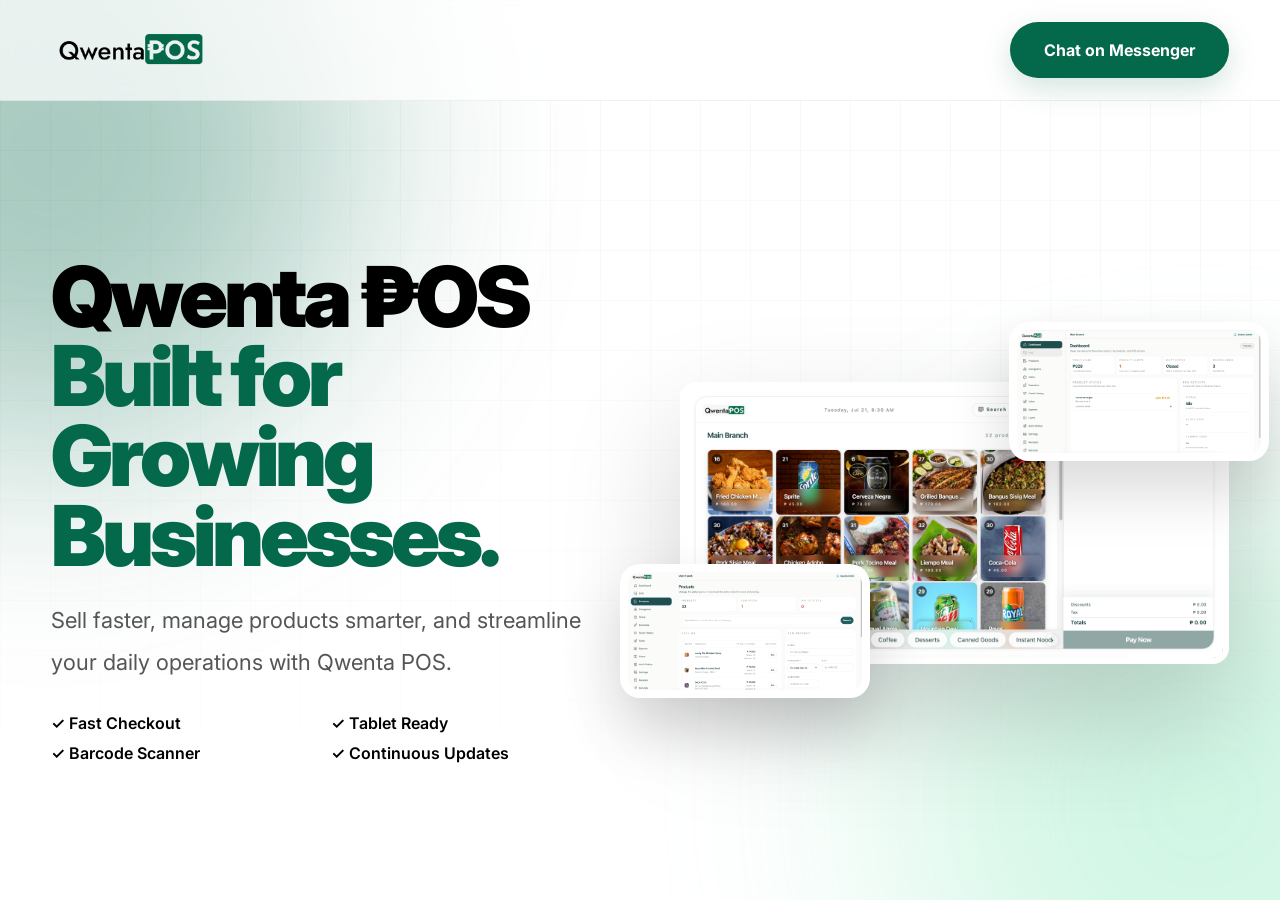
==== index.html @ 2f1098a5 "Updates" ====
<!DOCTYPE html>
<html lang="en">

<head>

    <meta charset="UTF-8">
    <meta name="viewport" content="width=device-width, initial-scale=1.0">
    <title>Qwenta POS | Modern POS Software</title>
    <meta name="description" content="Modern POS Software for Philippine Businesses.">
    <link rel="preconnect" href="https://fonts.googleapis.com">
    <link rel="preconnect" href="https://fonts.gstatic.com" crossorigin>
    <link href="https://fonts.googleapis.com/css2?family=Inter:wght@100..900&display=swap" rel="stylesheet">
    <link rel="stylesheet" href="style.css">
    <link rel="icon" href="./images/qwentalogo.png" type="image/x-icon">

</head>

<body>
    <div class="bg-grid"></div>
    <div class="gradient gradient-left"></div>
    <div class="gradient gradient-right"></div>
    <header class="navbar">
        <div class="container">
            <a href="#" class="logo">
                <img src="images/logo.png" alt="Qwenta POS">
            </a>

            <!-- <nav>
                <a href="#features">Features</a>
                <a href="#industries">Industries</a>
                <a href="#pricing">Pricing</a>
                <a href="#faq">FAQ</a>
            </nav> -->

            <!-- <a href="#contact" class="btn">
                Request Demo
            </a> -->
            <a href="https://m.me/rj.gonato.dhe" target="_blank" class="btn">
                Chat on Messenger
            </a>

        </div>

    </header>

    <section class="hero">
        <div class="hero-left">
            <!-- <span class="badge">
                CONTINUOUSLY UPDATING
            </span> -->

            <h1>
                Qwenta ₱OS

                <span>Built for Growing Businesses.</span>

            </h1>

            <p>
                Sell faster, manage products smarter,
                and streamline your daily operations
                with Qwenta POS.
            </p>

            <!-- <div class="hero-buttons">
                <a href="https://m.me/rj.gonato.dhe" class="btn">
                    Request Demo
                </a>

                <a href="#features" class="btn-outline">
                    Explore Features
                </a>

            </div> -->

            <div class="hero-list">
                <div>✓ Fast Checkout</div>
                <div>✓ Tablet Ready</div>
                <div>✓ Barcode Scanner</div>
                <div>✓ Continuous Updates</div>
            </div>

        </div>

        <div class="hero-right">
            <img class="hero-main" src="images/hero.png" alt="POS">
            <img class="dashboard" src="images/dashboard.png" alt="Dashboard">
            <img class="products" src="images/products.png" alt="Products">
        </div>

    </section>
    <script src="script.js"></script>

</body>

</html>
---- style.css ----
:root {

    --green: #04684A;
    --light: #F8F9FB;
    --border: #ECECEC;
    --text: #111827;
}

body {

    background: #ffffff;
    background-image:
        radial-gradient(circle at top left, #04684A08, transparent 30%),
        radial-gradient(circle at bottom right, #04684A06, transparent 35%);
}

.bg-grid {
    position: fixed;
    inset: 0;
    background-image:
        linear-gradient(rgba(0, 0, 0, .03) 1px, transparent 1px),
        linear-gradient(90deg, rgba(0, 0, 0, .03) 1px, transparent 1px);

    background-size: 50px 50px;
    mask-image: linear-gradient(to bottom, black, transparent);
    pointer-events: none;
    z-index: -3;
}

.gradient {
    position: fixed;
    width: 600px;
    height: 600px;
    border-radius: 50%;
    filter: blur(120px);
    opacity: .35;
    z-index: -2;
    animation: moveGradient 12s ease-in-out infinite alternate;

}

.gradient-left {
    background: #04684A;
    left: -250px;
    top: -150px;

}

.gradient-right {
    background: #7BE6B4;
    right: -220px;
    bottom: -200px;
}

@keyframes moveGradient {
    to {
        transform: translateY(80px);
    }
}

* {
    margin: 0;
    padding: 0;
    box-sizing: border-box;
}

html {
    scroll-behavior: smooth;
}

body {
    font-family: Inter, sans-serif;
    color: #000;
    background: #fff;
    overflow-x: hidden;

}

a {
    text-decoration: none;
    color: inherit;
}

.container {
    width: min(1200px, 92%);
    margin: auto;
}

.navbar {
    position: fixed;
    top: 0;
    width: 100%;
    z-index: 100;
    padding: 22px 0;
    backdrop-filter: blur(16px);
    background: rgba(255, 255, 255, .72);
    border-bottom: 1px solid rgba(0, 0, 0, .05);
    transition: .35s;
}

.navbar .container {
    display: flex;
    align-items: center;
    justify-content: space-between;
}

.logo img {
    height: 42px;
}

nav {
    display: flex;
    gap: 40px;
    font-weight: 500;
}

.btn {

    display: inline-flex;

    align-items: center;

    justify-content: center;

    padding: 18px 34px;

    background: #04684A;

    color: white;

    border-radius: 999px;
    font-weight: 700;
    transition: .35s;
    box-shadow:
        0 10px 30px rgba(4, 104, 74, .18);
}

.btn:hover {

    transform: translateY(-5px);

    box-shadow:

        0 25px 60px rgba(4, 104, 74, .30);

}

.btn-outline {
    padding: 16px 28px;
    border-radius: 999px;
    border: 1px solid #d9d9d9;
    font-weight: 600;
}

.hero {
    min-height: 100vh;
    display: grid;
    grid-template-columns: 1fr 1fr;
    align-items: center;
    gap: 80px;
    width: min(1200px, 92%);
    margin: auto;
    padding-top: 150px;
}

.badge {
    display: inline-block;
    padding: 10px 18px;
    border-radius: 999px;
    background: #04684a10;
    color: #04684A;
    font-weight: 700;
    font-size: .8rem;
    letter-spacing: .08em;
    margin-bottom: 28px;
}

.hero h1 {
    font-size: 84px;
    font-weight: 900;
    line-height: .95;
    letter-spacing: -4px;
    max-width: 720px;
}

.hero h1 span {
    display: block;
    color: #04684A;
}

.hero p {
    margin-top: 24px;
    font-size: 22px;
    line-height: 1.9;
    color: #555;
    max-width: 620px;
}

.hero-buttons {
    display: flex;
    gap: 20px;
    margin-top: 35px;
}

.hero-list {
    margin-top: 30px;
    margin-bottom: 30px;
    display: grid;
    grid-template-columns: repeat(2, 1fr);
    gap: 10px;
    font-weight: 600;
}

.hero-right {
    position: relative;
}

.hero-main {
    width: 100%;
    border-radius: 16px;
    border: 1px solid rgba(255, 255, 255, .8);
    background: white;
    padding: 5px;
    box-shadow:
        0 50px 120px rgba(0, 0, 0, .18);
    animation: float 6s ease-in-out infinite;

}

.dashboard {
    width: 260px;
    position: absolute;
    right: -40px;
    top: -60px;
    border-radius: 20px;
    background: white;
    padding: 8px;
    box-shadow:
        0 30px 60px rgba(0, 0, 0, .15);
    backdrop-filter: blur(20px);

}

.products {
    width: 250px;
    position: absolute;
    left: -60px;
    bottom: -30px;
    background: white;
    padding: 8px;
    border-radius: 20px;
    box-shadow:
        0 30px 60px rgba(0, 0, 0, .15);
}

@keyframes float {
    50% {
        transform: translateY(-16px);
    }
}

@keyframes float2 {
    50% {
        transform: translateY(12px);
    }
}

@keyframes float3 {
    50% {
        transform: translateY(-10px);
    }
}

@media(max-width:980px) {
    nav {
        display: none;
    }

    .hero {
        grid-template-columns: 1fr;
        text-align: center;
        padding-top: 120px;
    }

    .hero p {
        margin-inline: auto;
    }

    .hero-buttons {
        justify-content: center;
    }

    .hero-list {
        grid-template-columns: 1fr 1fr;
    }

    .dashboard,
    .products {
        display: none;
    }

    .hero h1 {
        font-size: 48px;
    }

}

.hero-rating {
    display: flex;
    gap: 60px;
    margin-top: 70px;
}

.hero-rating h2 {
    font-size: 42px;
    font-weight: 800;
}

.hero-rating span {
    color: #666;
}
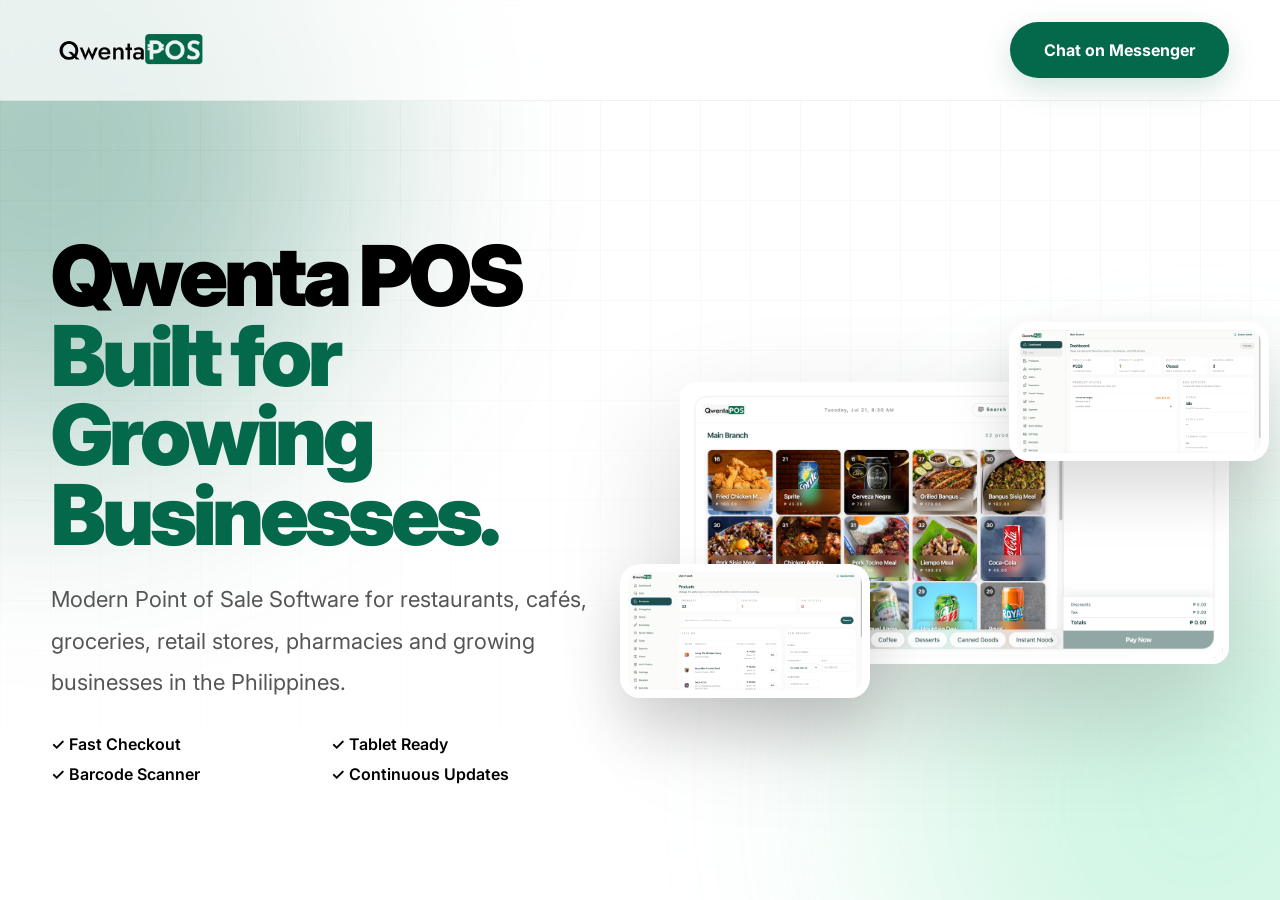
==== commit e0cee4bb: "Updates" ====
--- a/index.html
+++ b/index.html
@@ -5,13 +5,55 @@
 
     <meta charset="UTF-8">
     <meta name="viewport" content="width=device-width, initial-scale=1.0">
-    <title>Qwenta POS | Modern POS Software</title>
-    <meta name="description" content="Modern POS Software for Philippine Businesses.">
+    <title>Qwenta POS | Point of Sale (POS) Software for Philippine Businesses</title>
+    <meta name="description"
+        content="Qwenta POS is a modern Point of Sale (POS) software designed for restaurants, cafés, sari-sari stores, groceries, retail shops, pharmacies, resorts, and growing businesses in the Philippines. Fast checkout, barcode scanning, inventory management, and tablet-ready." />
+    <meta name="keywords" content="
+        POS Software Philippines,
+        Point of Sale,
+        Restaurant POS,
+        Cafe POS,
+        Retail POS,
+        Sari Sari Store POS,
+        Inventory System,
+        Barcode POS,
+        Tablet POS,
+        Business Software,
+        Qwenta POS">
     <link rel="preconnect" href="https://fonts.googleapis.com">
     <link rel="preconnect" href="https://fonts.gstatic.com" crossorigin>
     <link href="https://fonts.googleapis.com/css2?family=Inter:wght@100..900&display=swap" rel="stylesheet">
     <link rel="stylesheet" href="style.css">
     <link rel="icon" href="./images/qwentalogo.png" type="image/x-icon">
+
+    <meta property="og:type" content="website">
+    <meta property="og:title" content="Qwenta POS">
+    <meta property="og:description" content="Modern Point of Sale Software for Philippine Businesses.">
+
+    <meta property="og:image" content="https://yourdomain.com/images/hero.png">
+    <meta property="og:url" content="https://yourdomain.com">
+    <meta property="og:site_name" content="Qwenta POS">
+    <meta name="twitter:card" content="summary_large_image">
+    <meta name="twitter:title" content="Qwenta POS">
+    <meta name="twitter:description" content="Modern POS Software for Philippine Businesses.">
+    <meta name="twitter:image" content="https://yourdomain.com/images/hero.png">
+
+    <script type="application/ld+json">
+    {
+        "@context":"https://schema.org",
+        "@type":"SoftwareApplication",
+        "name":"Qwenta POS",
+        "applicationCategory":"BusinessApplication",
+        "operatingSystem":"Web",
+        "description":"Modern Point of Sale software for Philippine businesses.",
+        "offers":{
+            "@type":"Offer",
+            "price":"0",
+            "priceCurrency":"PHP"
+        }
+    }
+    </script>
+    <meta name="theme-color" content="#04684A">
 
 </head>
 
@@ -50,16 +92,17 @@
             </span> -->
 
             <h1>
-                Qwenta ₱OS
+                Qwenta POS
 
                 <span>Built for Growing Businesses.</span>
 
             </h1>
 
             <p>
-                Sell faster, manage products smarter,
-                and streamline your daily operations
-                with Qwenta POS.
+                Modern Point of Sale Software for restaurants,
+                cafés, groceries, retail stores,
+                pharmacies and growing businesses
+                in the Philippines.
             </p>
 
             <!-- <div class="hero-buttons">
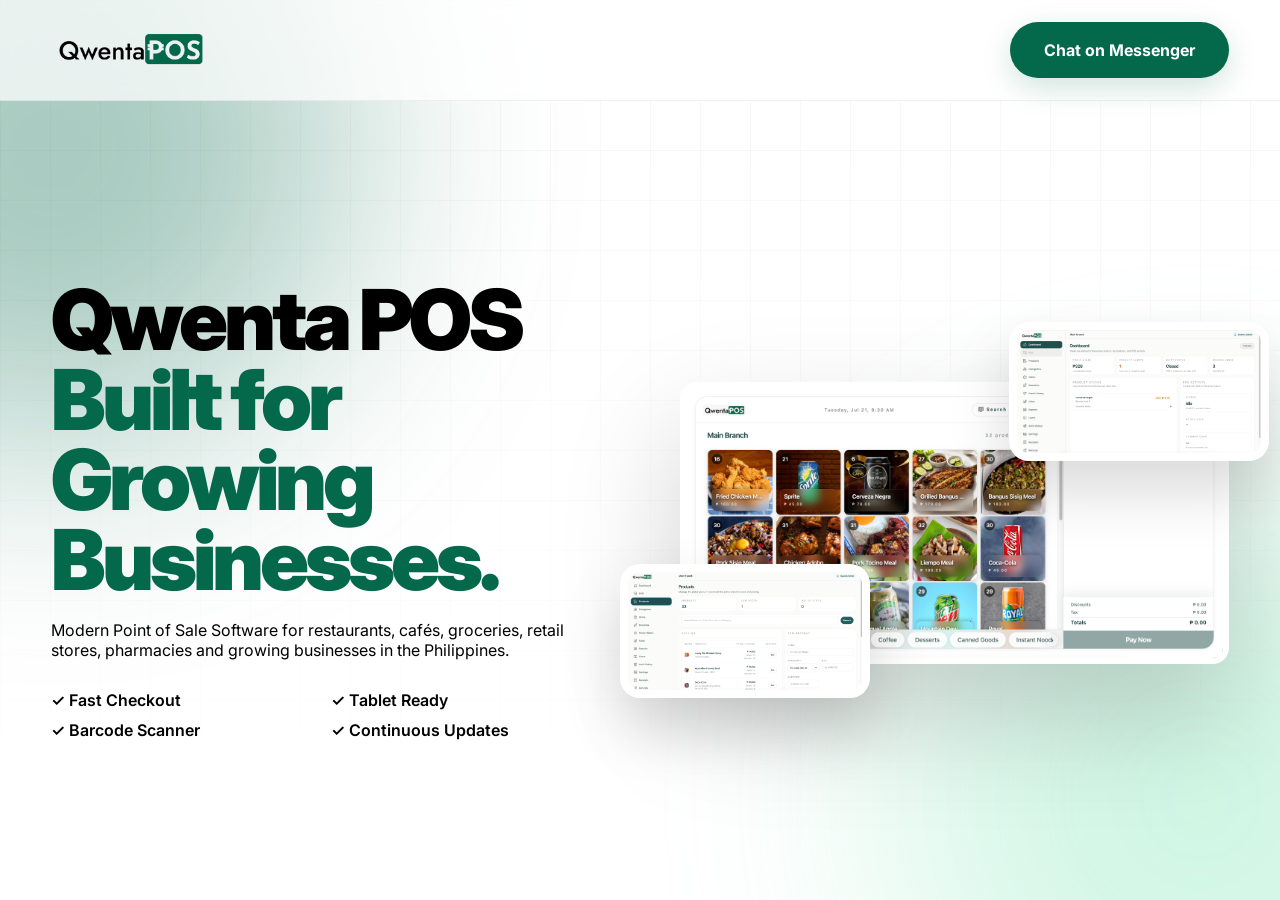
==== commit bf1c3cf0: "Updates" ====
--- a/index.html
+++ b/index.html
@@ -97,13 +97,13 @@
                 <span>Built for Growing Businesses.</span>
 
             </h1>
-
-            <p>
+            <br>
+            <span>
                 Modern Point of Sale Software for restaurants,
                 cafés, groceries, retail stores,
                 pharmacies and growing businesses
                 in the Philippines.
-            </p>
+            </span>
 
             <!-- <div class="hero-buttons">
                 <a href="https://m.me/rj.gonato.dhe" class="btn">
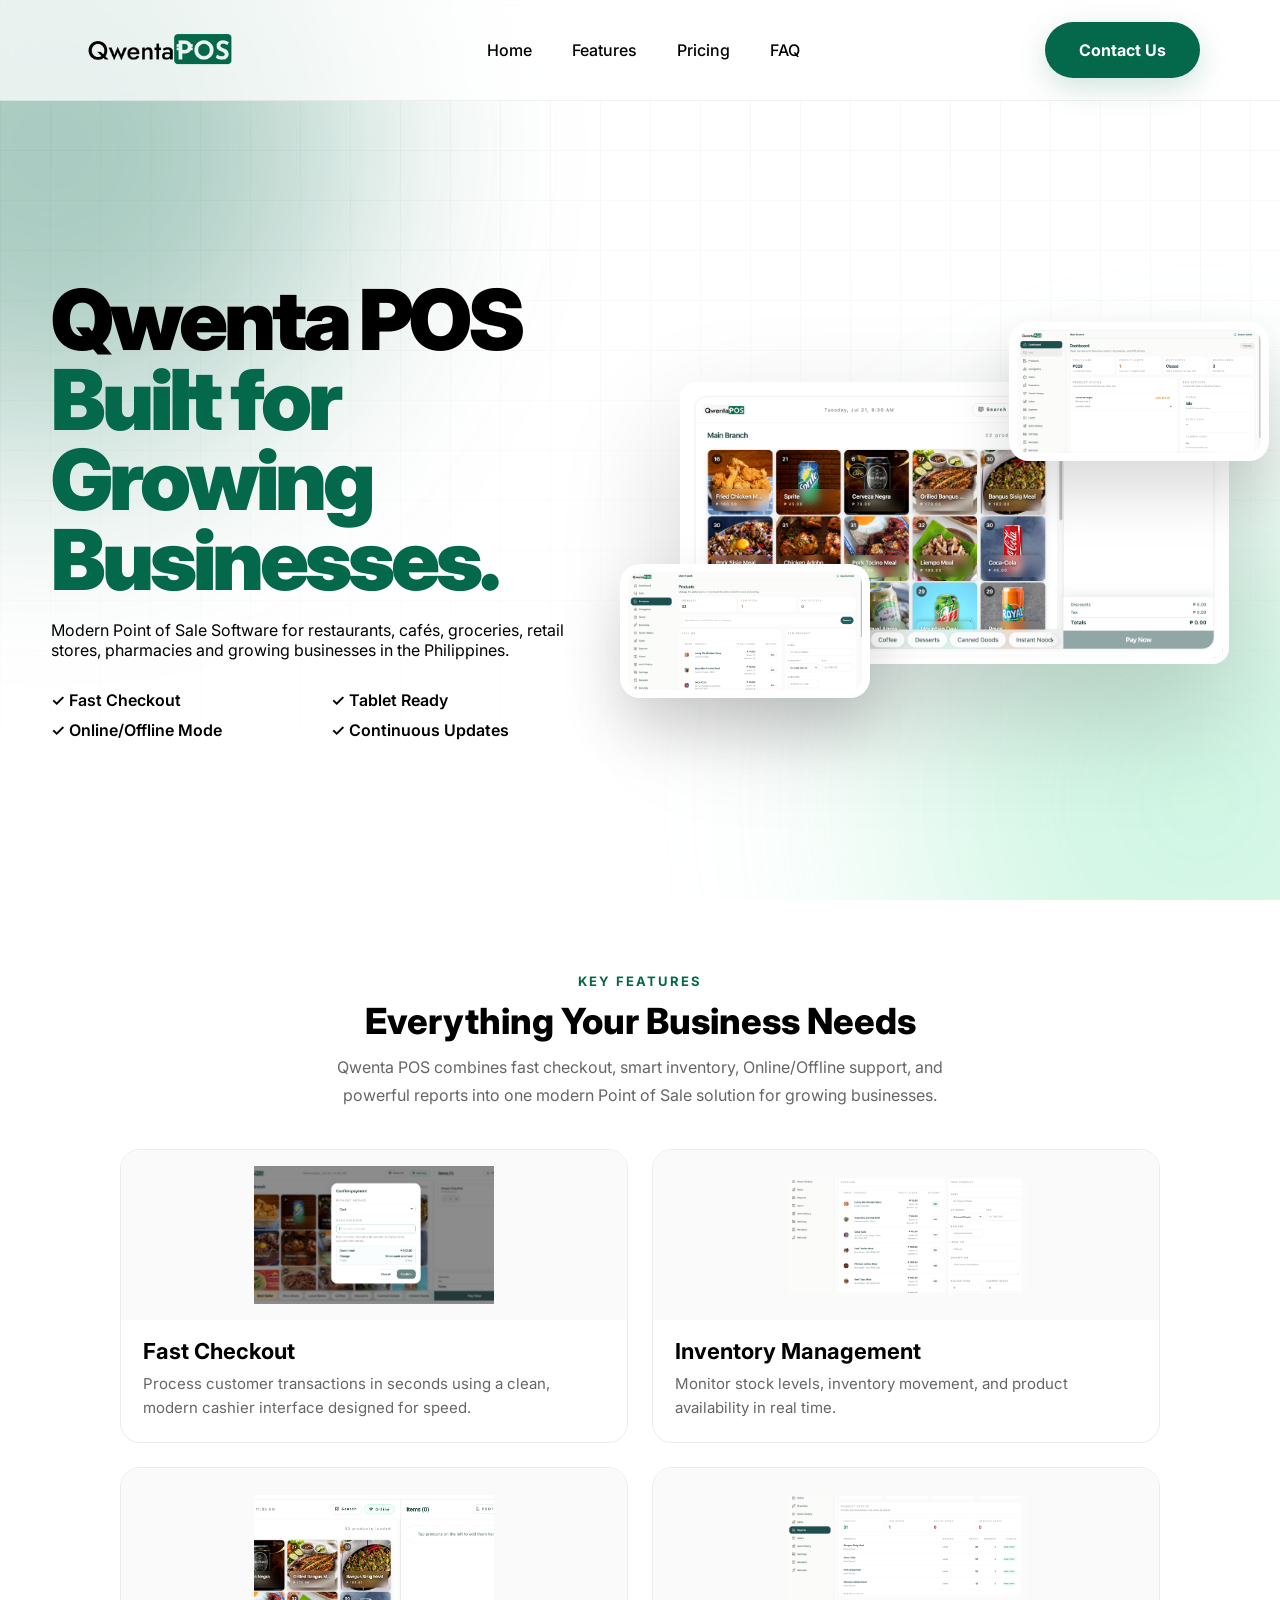
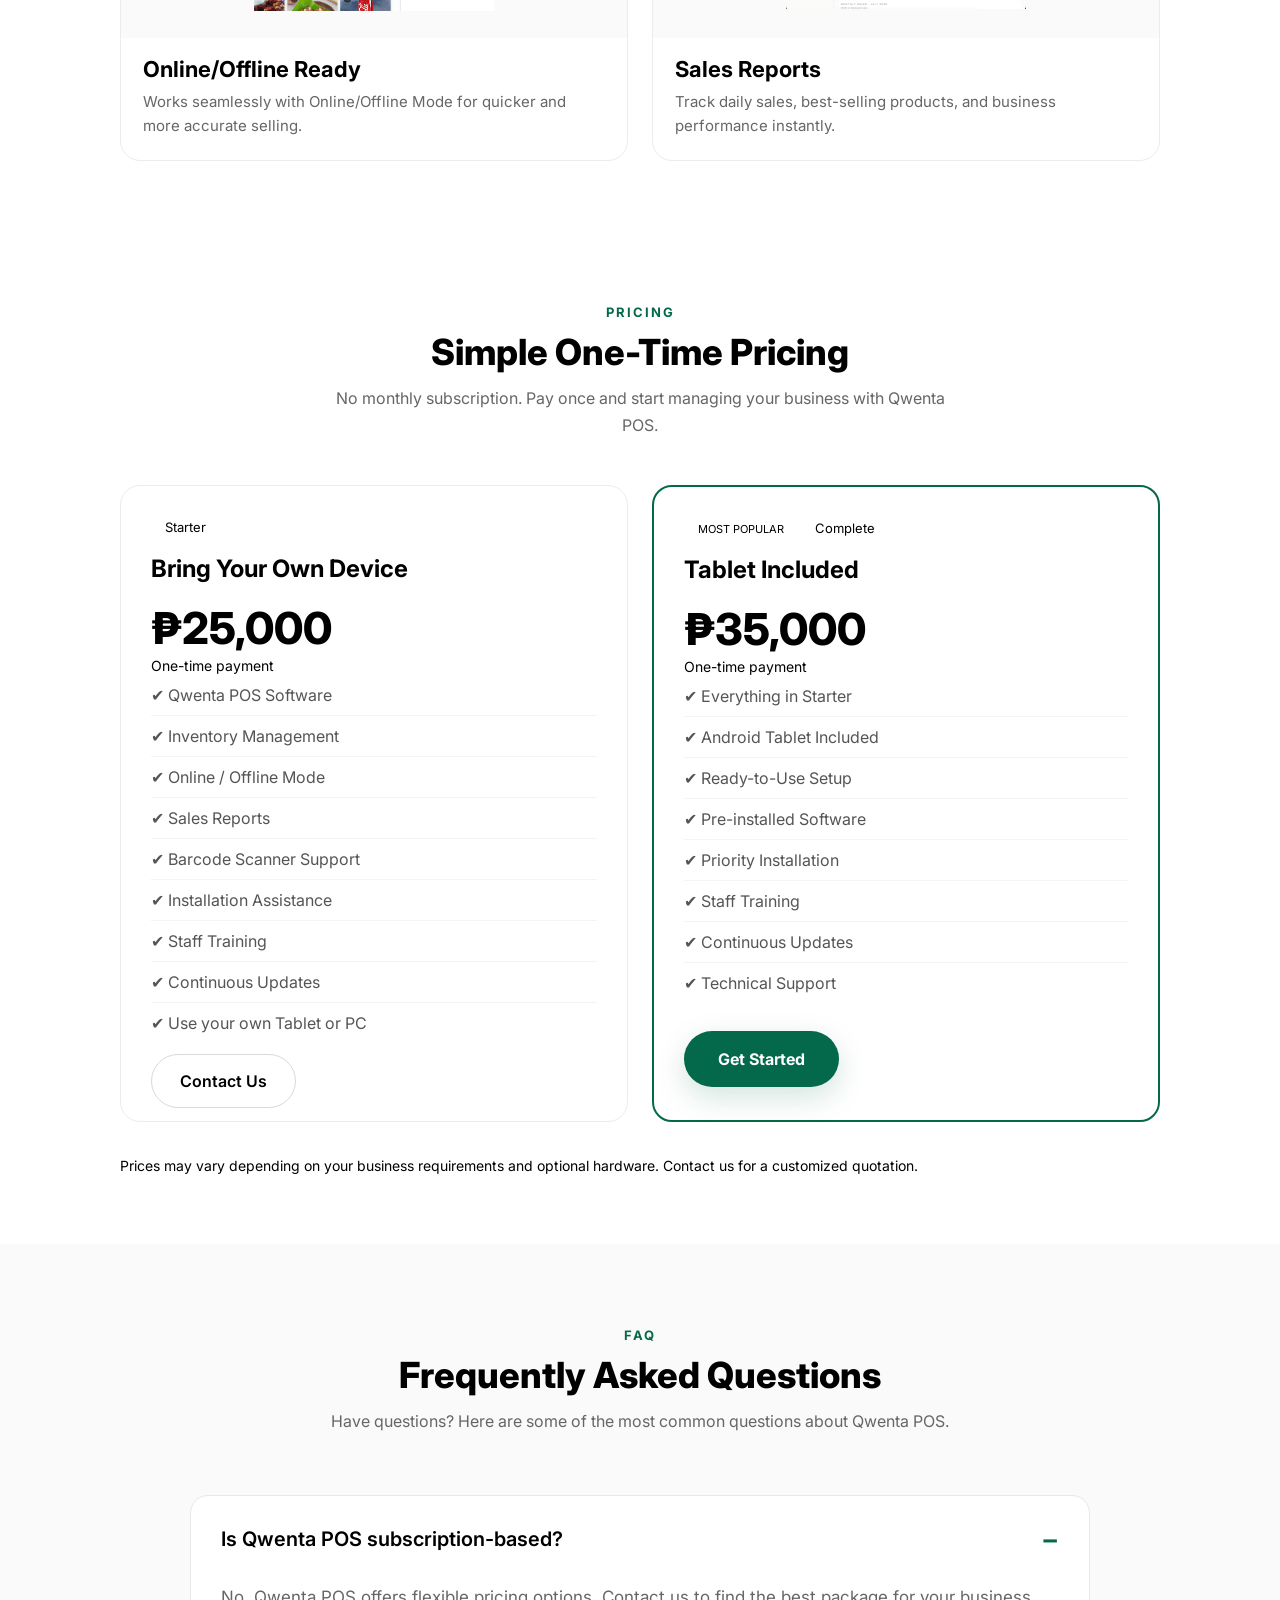
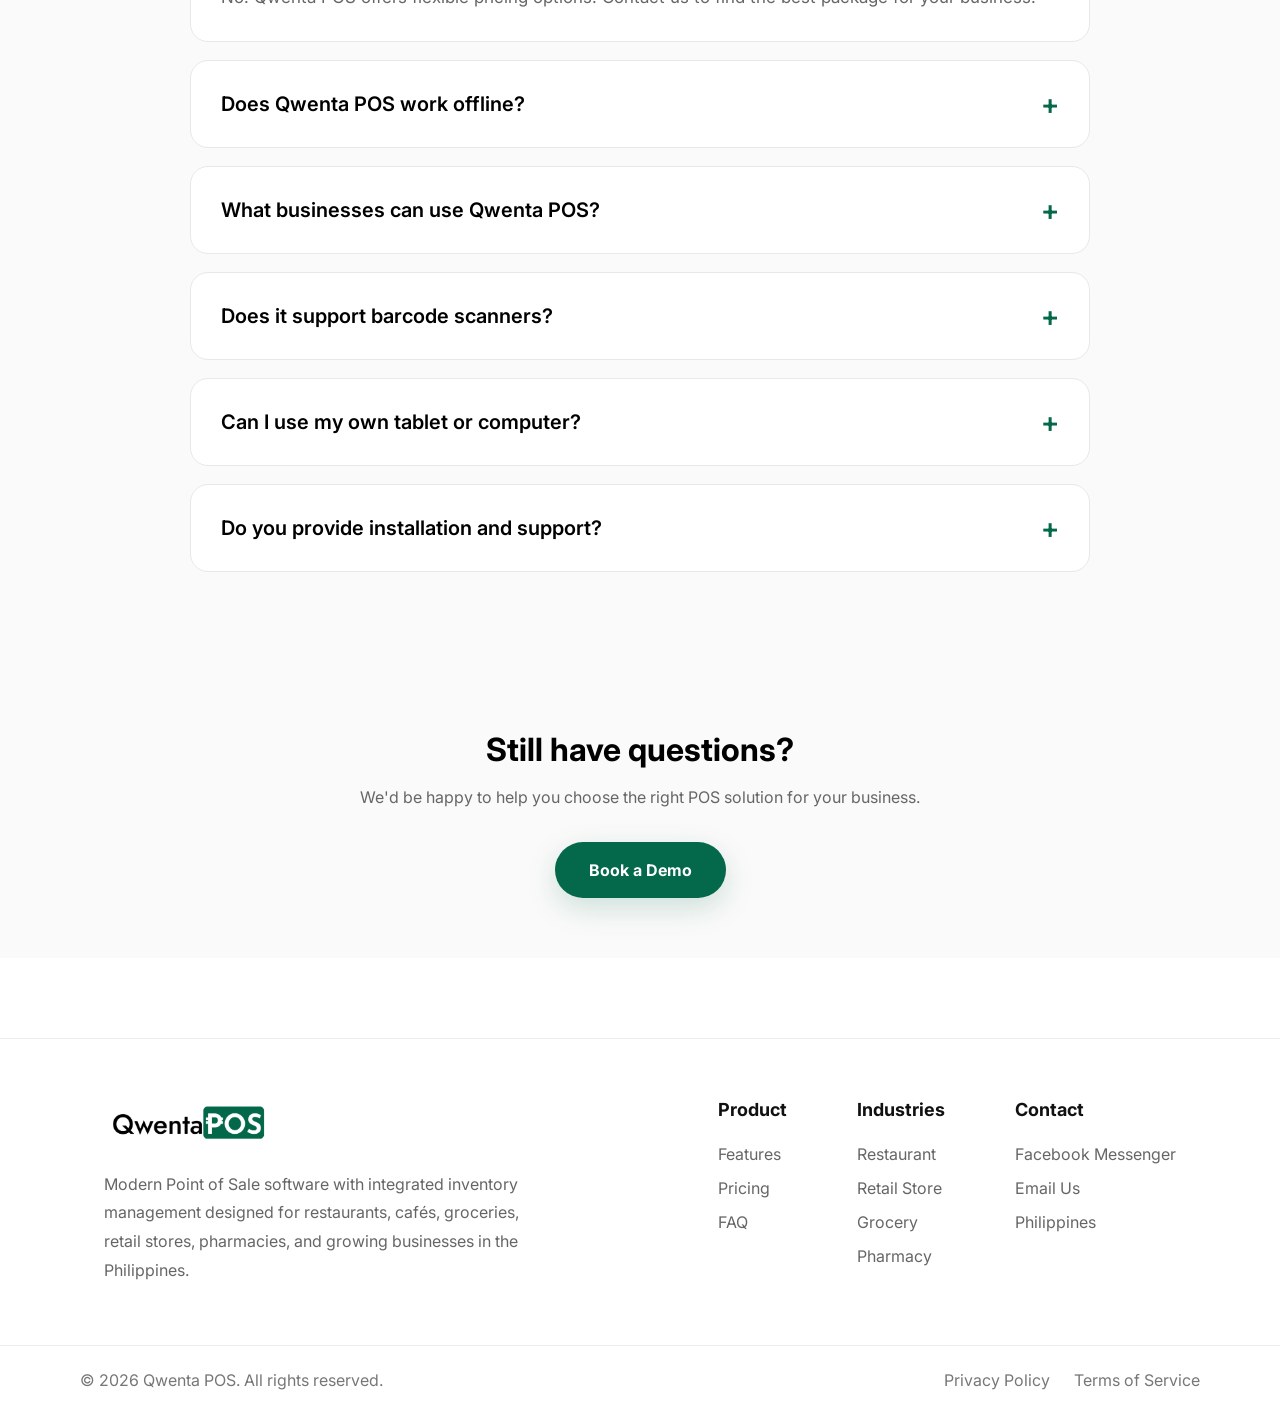
==== commit d10adcf1: "Updates" ====
--- a/index.html
+++ b/index.html
@@ -58,7 +58,7 @@
 </head>
 
 <body>
-    <div class="bg-grid"></div>
+    <div class="bg-grid" id="home"></div>
     <div class="gradient gradient-left"></div>
     <div class="gradient gradient-right"></div>
     <header class="navbar">
@@ -67,25 +67,26 @@
                 <img src="images/logo.png" alt="Qwenta POS">
             </a>
 
-            <!-- <nav>
+            <nav>
+                <a href="#hero">Home</a>
                 <a href="#features">Features</a>
-                <a href="#industries">Industries</a>
+                <!-- <a href="#industries">Industries</a> -->
                 <a href="#pricing">Pricing</a>
                 <a href="#faq">FAQ</a>
-            </nav> -->
+            </nav>
 
             <!-- <a href="#contact" class="btn">
                 Request Demo
             </a> -->
             <a href="https://m.me/rj.gonato.dhe" target="_blank" class="btn">
-                Chat on Messenger
+                Contact Us
             </a>
 
         </div>
 
     </header>
 
-    <section class="hero">
+    <section class="hero" id="hero">
         <div class="hero-left">
             <!-- <span class="badge">
                 CONTINUOUSLY UPDATING
@@ -119,7 +120,7 @@
             <div class="hero-list">
                 <div>✓ Fast Checkout</div>
                 <div>✓ Tablet Ready</div>
-                <div>✓ Barcode Scanner</div>
+                <div>✓ Online/Offline Mode</div>
                 <div>✓ Continuous Updates</div>
             </div>
 
@@ -132,6 +133,438 @@
         </div>
 
     </section>
+    <!-- ================= FEATURES ================= -->
+
+    <section class="features" id="features">
+
+        <div class="container">
+
+            <div class="section-header">
+
+                <span class="section-badge">
+                    KEY FEATURES
+                </span>
+
+                <h2>
+                    Everything Your Business Needs
+                </h2>
+
+                <p>
+                    Qwenta POS combines fast checkout, smart inventory,
+                    Online/Offline support, and powerful reports into one modern
+                    Point of Sale solution for growing businesses.
+                </p>
+
+            </div>
+
+            <div class="feature-grid">
+
+                <!-- CARD -->
+
+                <div class="feature-card">
+
+                    <div class="feature-image">
+
+                        <img src="images/fastcheckout.png" alt="Dashboard">
+
+                    </div>
+
+                    <h3>Fast Checkout</h3>
+
+                    <p>
+                        Process customer transactions in seconds using a clean,
+                        modern cashier interface designed for speed.
+                    </p>
+
+                </div>
+
+                <!-- CARD -->
+
+                <div class="feature-card">
+
+                    <div class="feature-image">
+
+                        <img src="images/productlist.png" alt="Inventory">
+
+                    </div>
+
+                    <h3>Inventory Management</h3>
+
+                    <p>
+                        Monitor stock levels, inventory movement,
+                        and product availability in real time.
+                    </p>
+
+                </div>
+
+                <!-- CARD -->
+
+                <div class="feature-card">
+
+                    <div class="feature-image">
+
+                        <img src="images/onlineoff.png" alt="Barcode">
+
+                    </div>
+
+                    <h3>Online/Offline Ready</h3>
+
+                    <p>
+                        Works seamlessly with Online/Offline Mode
+                        for quicker and more accurate selling.
+                    </p>
+
+                </div>
+
+                <!-- CARD -->
+
+                <div class="feature-card">
+
+                    <div class="feature-image">
+
+                        <img src="images/reports.png" alt="Reports">
+
+                    </div>
+
+                    <h3>Sales Reports</h3>
+
+                    <p>
+                        Track daily sales, best-selling products,
+                        and business performance instantly.
+                    </p>
+
+                </div>
+
+            </div>
+
+        </div>
+
+    </section>
+
+
+    <!-- ================= PRICING ================= -->
+
+    <section class="pricing" id="pricing">
+
+        <div class="container">
+
+            <div class="section-header">
+
+                <span class="section-badge">
+                    PRICING
+                </span>
+
+                <h2>
+                    Simple One-Time Pricing
+                </h2>
+
+                <p>
+                    No monthly subscription. Pay once and start managing your business
+                    with Qwenta POS.
+                </p>
+
+            </div>
+
+            <div class="pricing-grid">
+
+                <!-- Starter -->
+
+                <div class="pricing-card">
+
+                    <span class="plan-tag">Starter</span>
+
+                    <h3>Bring Your Own Device</h3>
+
+                    <div class="price">
+                        ₱25,000
+                    </div>
+
+                    <span class="price-note">
+                        One-time payment
+                    </span>
+
+                    <ul>
+
+                        <li>✔ Qwenta POS Software</li>
+                        <li>✔ Inventory Management</li>
+                        <li>✔ Online / Offline Mode</li>
+                        <li>✔ Sales Reports</li>
+                        <li>✔ Barcode Scanner Support</li>
+                        <li>✔ Installation Assistance</li>
+                        <li>✔ Staff Training</li>
+                        <li>✔ Continuous Updates</li>
+                        <li>✔ Use your own Tablet or PC</li>
+
+                    </ul>
+
+                    <a href="https://m.me/rj.gonato.dhe" target="_blank" class="btn-outline">
+                        Contact Us
+                    </a>
+
+                </div>
+
+                <!-- Complete -->
+
+                <div class="pricing-card featured">
+
+                    <span class="popular">
+                        MOST POPULAR
+                    </span>
+
+                    <span class="plan-tag">
+                        Complete
+                    </span>
+
+                    <h3>Tablet Included</h3>
+
+                    <div class="price">
+                        ₱35,000
+                    </div>
+
+                    <span class="price-note">
+                        One-time payment
+                    </span>
+
+                    <ul>
+
+                        <li>✔ Everything in Starter</li>
+                        <li>✔ Android Tablet Included</li>
+                        <li>✔ Ready-to-Use Setup</li>
+                        <li>✔ Pre-installed Software</li>
+                        <li>✔ Priority Installation</li>
+                        <li>✔ Staff Training</li>
+                        <li>✔ Continuous Updates</li>
+                        <li>✔ Technical Support</li>
+
+                    </ul>
+
+                    <a href="https://m.me/rj.gonato.dhe" target="_blank" class="btn">
+                        Get Started
+                    </a>
+
+                </div>
+
+            </div>
+
+            <p class="pricing-footer">
+                Prices may vary depending on your business requirements and optional hardware.
+                Contact us for a customized quotation.
+            </p>
+
+        </div>
+
+    </section>
+
+    <!-- ================= FAQ ================= -->
+
+    <section class="faq" id="faq">
+
+        <div class="container">
+
+            <div class="section-header">
+
+                <span class="section-badge">
+                    FAQ
+                </span>
+
+                <h2>
+                    Frequently Asked Questions
+                </h2>
+
+                <p>
+                    Have questions? Here are some of the most common questions about
+                    Qwenta POS.
+                </p>
+
+            </div>
+
+            <div class="faq-list">
+
+                <details class="faq-item" open>
+
+                    <summary>
+                        Is Qwenta POS subscription-based?
+                    </summary>
+
+                    <p>
+                        No. Qwenta POS offers flexible pricing options. Contact us to
+                        find the best package for your business.
+                    </p>
+
+                </details>
+
+                <details class="faq-item">
+
+                    <summary>
+                        Does Qwenta POS work offline?
+                    </summary>
+
+                    <p>
+                        Yes. Qwenta POS supports both Online and Offline modes,
+                        allowing you to continue selling even if your internet
+                        connection is temporarily unavailable.
+                    </p>
+
+                </details>
+
+                <details class="faq-item">
+
+                    <summary>
+                        What businesses can use Qwenta POS?
+                    </summary>
+
+                    <p>
+                        Qwenta POS is ideal for restaurants, cafés, grocery stores,
+                        sari-sari stores, pharmacies, retail shops, resorts,
+                        and many other growing businesses.
+                    </p>
+
+                </details>
+
+                <details class="faq-item">
+
+                    <summary>
+                        Does it support barcode scanners?
+                    </summary>
+
+                    <p>
+                        Yes. Qwenta POS works with compatible barcode scanners for
+                        faster and more accurate checkout.
+                    </p>
+
+                </details>
+
+                <details class="faq-item">
+
+                    <summary>
+                        Can I use my own tablet or computer?
+                    </summary>
+
+                    <p>
+                        Absolutely. Qwenta POS is optimized for Apple and Android tablets and
+                        desktop computers, making it easy to set up using your
+                        existing hardware.
+                    </p>
+
+                </details>
+
+                <details class="faq-item">
+
+                    <summary>
+                        Do you provide installation and support?
+                    </summary>
+
+                    <p>
+                        Yes. We provide installation assistance, system setup,
+                        training, and continuous updates to help your business run
+                        smoothly.
+                    </p>
+
+                </details>
+
+            </div>
+
+        </div>
+
+    </section>
+
+    <div class="faq-cta">
+
+        <h3>Still have questions?</h3>
+
+        <p>
+            We'd be happy to help you choose the right POS solution for your business.
+        </p>
+
+        <a href="https://m.me/rj.gonato.dhe" target="_blank" class="btn">
+            Book a Demo
+        </a>
+
+    </div>
+
+    <!-- ================= FOOTER ================= -->
+
+    <footer class="footer">
+
+        <div class="container footer-container">
+
+            <div class="footer-brand">
+
+                <img src="images/logo.png" alt="Qwenta POS">
+
+                <p>
+                    Modern Point of Sale software with integrated inventory management designed for restaurants,
+                    cafés, groceries, retail stores, pharmacies,
+                    and growing businesses in the Philippines.
+                </p>
+
+            </div>
+
+            <div class="footer-links">
+
+                <div class="footer-column">
+
+                    <h4>Product</h4>
+
+                    <a href="#features">Features</a>
+                    <a href="#pricing">Pricing</a>
+                    <a href="#faq">FAQ</a>
+
+                </div>
+
+                <div class="footer-column">
+
+                    <h4>Industries</h4>
+
+                    <a href="#">Restaurant</a>
+                    <a href="#">Retail Store</a>
+                    <a href="#">Grocery</a>
+                    <a href="#">Pharmacy</a>
+
+                </div>
+
+                <div class="footer-column">
+
+                    <h4>Contact</h4>
+
+                    <a href="https://m.me/rj.gonato.dhe" target="_blank">
+                        Facebook Messenger
+                    </a>
+
+                    <a href="mailto:rjay.gonato19@gmail.com">
+                        Email Us
+                    </a>
+
+                    <a href="#">
+                        Philippines
+                    </a>
+
+                </div>
+
+            </div>
+
+        </div>
+
+        <div class="footer-bottom">
+
+            <div class="container footer-bottom-content">
+
+                <span>
+                    © 2026 Qwenta POS. All rights reserved.
+                </span>
+
+                <div class="footer-bottom-links">
+
+                    <a href="#">Privacy Policy</a>
+                    <a href="#">Terms of Service</a>
+
+                </div>
+
+            </div>
+
+        </div>
+
+    </footer>
     <script src="script.js"></script>
 
 </body>
--- a/style.css
+++ b/style.css
@@ -82,8 +82,17 @@
 }
 
 .container {
-    width: min(1200px, 92%);
+    width: min(1120px, 92%);
     margin: auto;
+}
+
+.features .container,
+.pricing .container {
+    max-width: 1040px;
+}
+
+.faq .container {
+    max-width: 900px;
 }
 
 .navbar {
@@ -318,4 +327,485 @@
 
 .hero-rating span {
     color: #666;
+}
+
+/* ==========================
+      FEATURES
+========================== */
+
+/*=========================
+        FEATURES
+=========================*/
+
+.features {
+    padding: 70px 0;
+    background: #fff;
+}
+
+.section-header {
+    text-align: center;
+    margin-bottom: 40px;
+}
+
+.section-badge {
+    display: inline-block;
+    color: #04684A;
+    font-weight: 700;
+    letter-spacing: 2px;
+    font-size: 13px;
+    text-transform: uppercase;
+    margin-bottom: 12px;
+}
+
+.section-header h2 {
+    font-size: 36px;
+    line-height: 1.15;
+    font-weight: 800;
+    margin-bottom: 12px;
+}
+
+.section-header p {
+    max-width: 620px;
+    margin: auto;
+    font-size: 16px;
+    color: #666;
+    line-height: 1.7;
+}
+
+.feature-grid {
+    display: grid;
+    grid-template-columns: repeat(2, 1fr);
+    gap: 24px;
+}
+
+.feature-card {
+    background: #fff;
+    border: 1px solid #ECECEC;
+    border-radius: 20px;
+    overflow: hidden;
+    transition: .3s;
+}
+
+.feature-card:hover {
+    transform: translateY(-6px);
+    border-color: #04684A;
+    box-shadow: 0 18px 40px rgba(0, 0, 0, .08);
+}
+
+.feature-image {
+    height: 170px;
+    background: #fafafa;
+    display: flex;
+    justify-content: center;
+    align-items: center;
+    padding: 16px;
+}
+
+.feature-image img {
+    width: 100%;
+    max-width: 240px;
+}
+
+.feature-card h3 {
+    padding: 18px 22px 8px;
+    font-size: 22px;
+}
+
+.feature-card p {
+    padding: 0 22px 22px;
+    font-size: 15px;
+    color: #666;
+    line-height: 1.6;
+}
+
+@media(max-width:900px) {
+    .feature-grid {
+        grid-template-columns: 1fr;
+    }
+}
+
+/*=========================
+        PRICING
+=========================*/
+
+/*=========================
+        PRICING
+=========================*/
+
+.pricing {
+    padding: 70px 0;
+    background: #fff;
+}
+
+.pricing-grid {
+    display: grid;
+    grid-template-columns: repeat(2, 1fr);
+    gap: 24px;
+    margin-top: 45px;
+}
+
+.pricing-card {
+    padding: 30px;
+    border-radius: 20px;
+    border: 1px solid #ECECEC;
+    transition: .3s;
+}
+
+.pricing-card:hover {
+    transform: translateY(-6px);
+    box-shadow: 0 18px 40px rgba(0, 0, 0, .08);
+}
+
+.featured {
+    border: 2px solid #04684A;
+}
+
+.plan-tag {
+    font-size: 13px;
+    padding: 6px 14px;
+}
+
+.popular {
+    top: -12px;
+    right: 20px;
+    font-size: 11px;
+    padding: 7px 14px;
+}
+
+.pricing-card h3 {
+    font-size: 24px;
+    margin: 18px 0;
+}
+
+.price {
+    font-size: 44px;
+    font-weight: 800;
+}
+
+.price-note {
+    margin: 8px 0 24px;
+    font-size: 14px;
+}
+
+.pricing-card ul {
+    /* margin-bottom: 24px; */
+    list-style: none;
+    margin: 0 0 28px;
+    padding: 0;
+}
+
+.pricing-card li {
+    /* padding: 8px 0;
+    font-size: 15px; */
+    list-style: none;
+    padding: 10px 0;
+    color: #555;
+    border-bottom: 1px solid #f4f4f4;
+    display: flex;
+    align-items: center;
+    gap: 10px;
+}
+
+.pricing-card li:last-child {
+    border-bottom: none;
+}
+
+.pricing-footer {
+    margin-top: 35px;
+    font-size: 14px;
+}
+
+@media(max-width:900px) {
+    .pricing-grid {
+        grid-template-columns: 1fr;
+    }
+}
+
+/*=========================
+          FAQ
+=========================*/
+
+.faq {
+
+    padding: 80px 0;
+
+    background: #fafafa;
+
+}
+
+.faq-list {
+
+    max-width: 900px;
+
+    margin: 60px auto 0;
+
+}
+
+.faq-item {
+
+    background: #fff;
+
+    border: 1px solid #e8e8e8;
+
+    border-radius: 18px;
+
+    margin-bottom: 18px;
+
+    overflow: hidden;
+
+    transition: .3s;
+
+}
+
+.faq-item:hover {
+
+    border-color: #04684A;
+
+}
+
+.faq-item summary {
+
+    list-style: none;
+
+    cursor: pointer;
+
+    padding: 26px 30px;
+
+    font-size: 20px;
+
+    font-weight: 600;
+
+    display: flex;
+
+    justify-content: space-between;
+
+    align-items: center;
+
+}
+
+.faq-item summary::-webkit-details-marker {
+
+    display: none;
+
+}
+
+.faq-item summary::after {
+
+    content: "+";
+
+    font-size: 28px;
+
+    color: #04684A;
+
+    transition: .25s;
+
+}
+
+.faq-item[open] summary::after {
+
+    content: "−";
+
+}
+
+.faq-item p {
+
+    padding: 0 30px 28px;
+
+    color: #666;
+
+    line-height: 1.8;
+
+    font-size: 17px;
+
+}
+
+.faq-cta {
+    text-align: center;
+    padding: 60px 24px;
+    background: #fafafa;
+}
+
+.faq-cta h3 {
+    font-size: 32px;
+    font-weight: 700;
+    margin-bottom: 16px;
+}
+
+.faq-cta p {
+    color: #666;
+    max-width: 600px;
+    margin: 0 auto 32px;
+    line-height: 1.6;
+}
+
+/*=========================
+        FOOTER
+=========================*/
+
+.footer {
+
+    margin-top: 80px;
+
+    border-top: 1px solid #ececec;
+
+    background: #fff;
+
+}
+
+.footer-container {
+
+    display: flex;
+
+    justify-content: space-between;
+
+    gap: 80px;
+
+    padding: 60px 24px;
+
+}
+
+.footer-brand {
+
+    max-width: 420px;
+
+}
+
+.footer-brand img {
+
+    width: 170px;
+
+    margin-bottom: 22px;
+
+}
+
+.footer-brand p {
+
+    color: #666;
+
+    line-height: 1.8;
+
+}
+
+.footer-links {
+
+    display: flex;
+
+    gap: 70px;
+
+}
+
+.footer-column {
+
+    display: flex;
+
+    flex-direction: column;
+
+    gap: 14px;
+
+}
+
+.footer-column h4 {
+
+    font-size: 18px;
+
+    margin-bottom: 10px;
+
+    color: #111;
+
+}
+
+.footer-column a {
+
+    color: #666;
+
+    text-decoration: none;
+
+    transition: .25s;
+
+}
+
+.footer-column a:hover {
+
+    color: #04684A;
+
+}
+
+.footer-bottom {
+
+    border-top: 1px solid #ececec;
+
+    padding: 24px 0;
+
+}
+
+.footer-bottom-content {
+
+    display: flex;
+
+    justify-content: space-between;
+
+    align-items: center;
+
+}
+
+.footer-bottom span {
+
+    color: #777;
+
+}
+
+.footer-bottom-links {
+
+    display: flex;
+
+    gap: 24px;
+
+}
+
+.footer-bottom-links a {
+
+    color: #777;
+
+    text-decoration: none;
+
+    transition: .25s;
+
+}
+
+.footer-bottom-links a:hover {
+
+    color: #04684A;
+
+}
+
+/* Responsive */
+
+@media(max-width:900px) {
+
+    .footer-container {
+
+        flex-direction: column;
+
+        gap: 50px;
+
+    }
+
+    .footer-links {
+
+        flex-wrap: wrap;
+
+        gap: 40px;
+
+    }
+
+    .footer-bottom-content {
+
+        flex-direction: column;
+
+        gap: 16px;
+
+        text-align: center;
+
+    }
+
 }
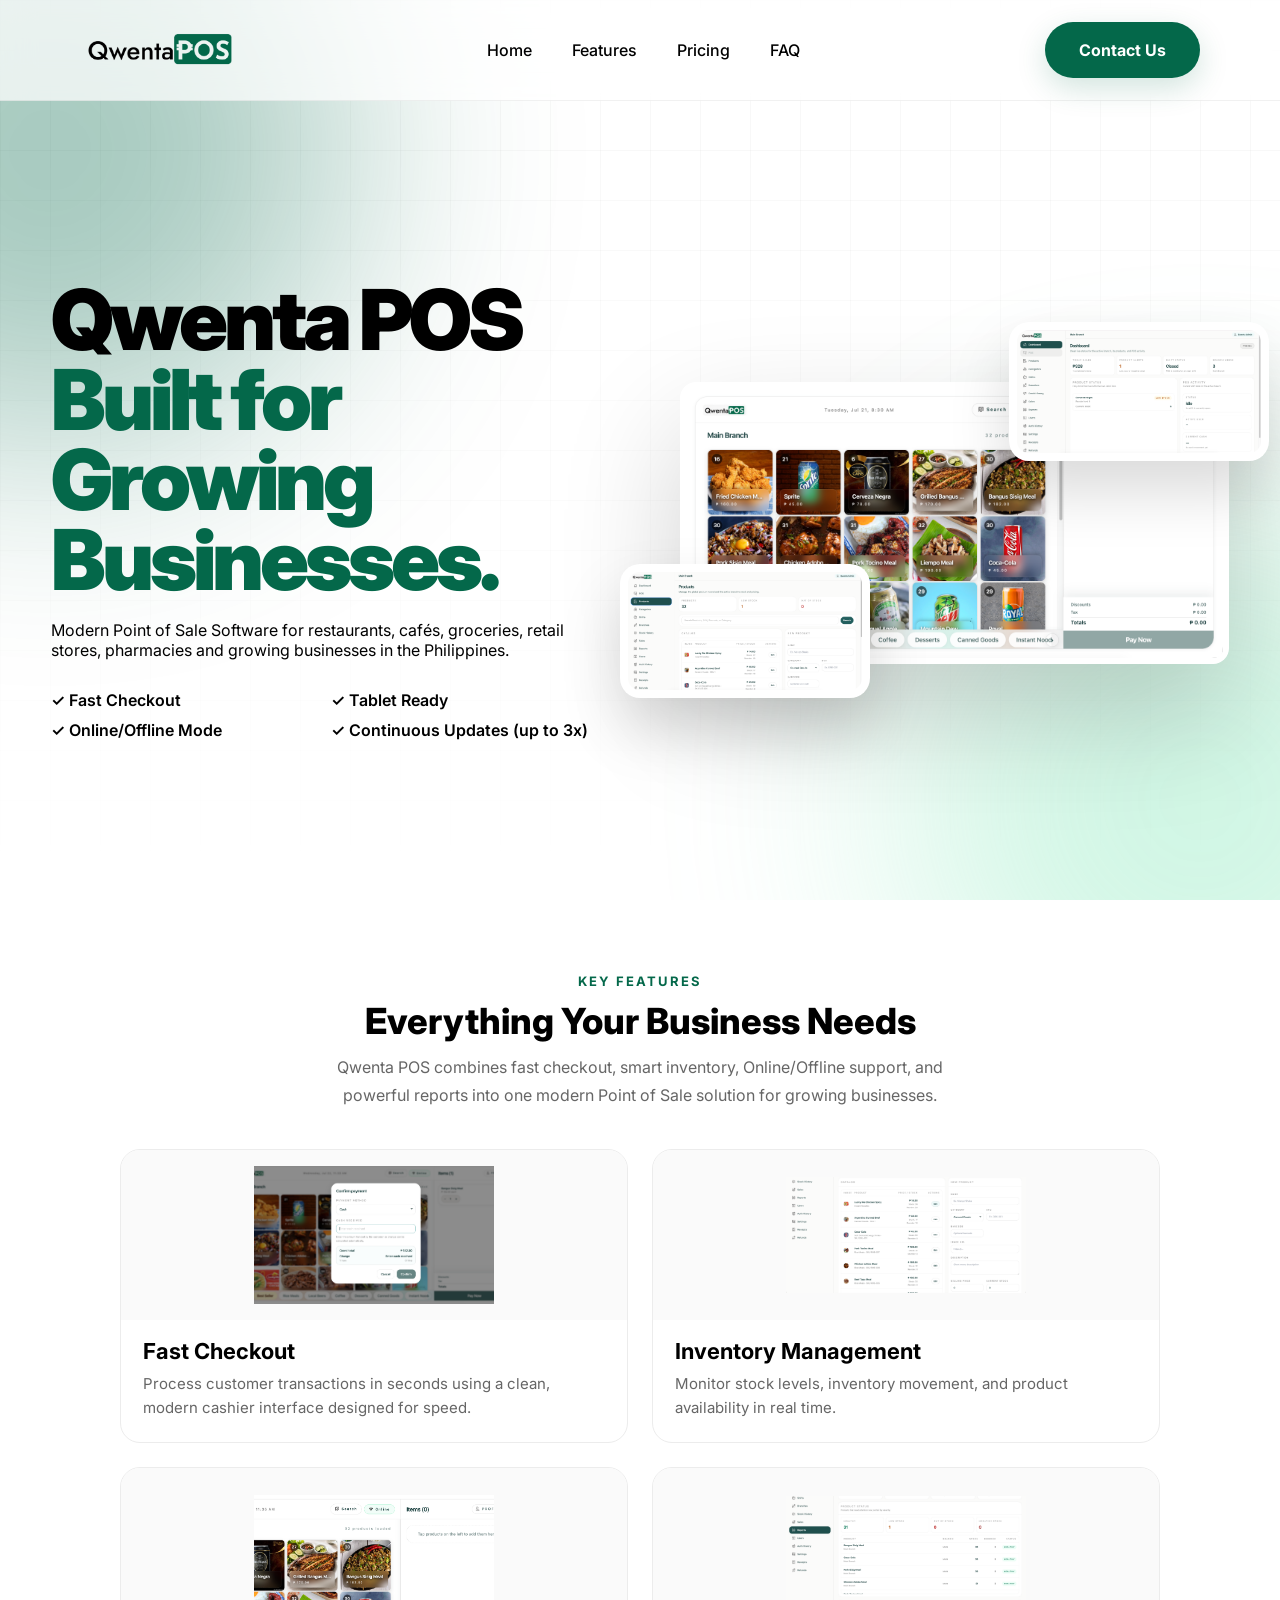
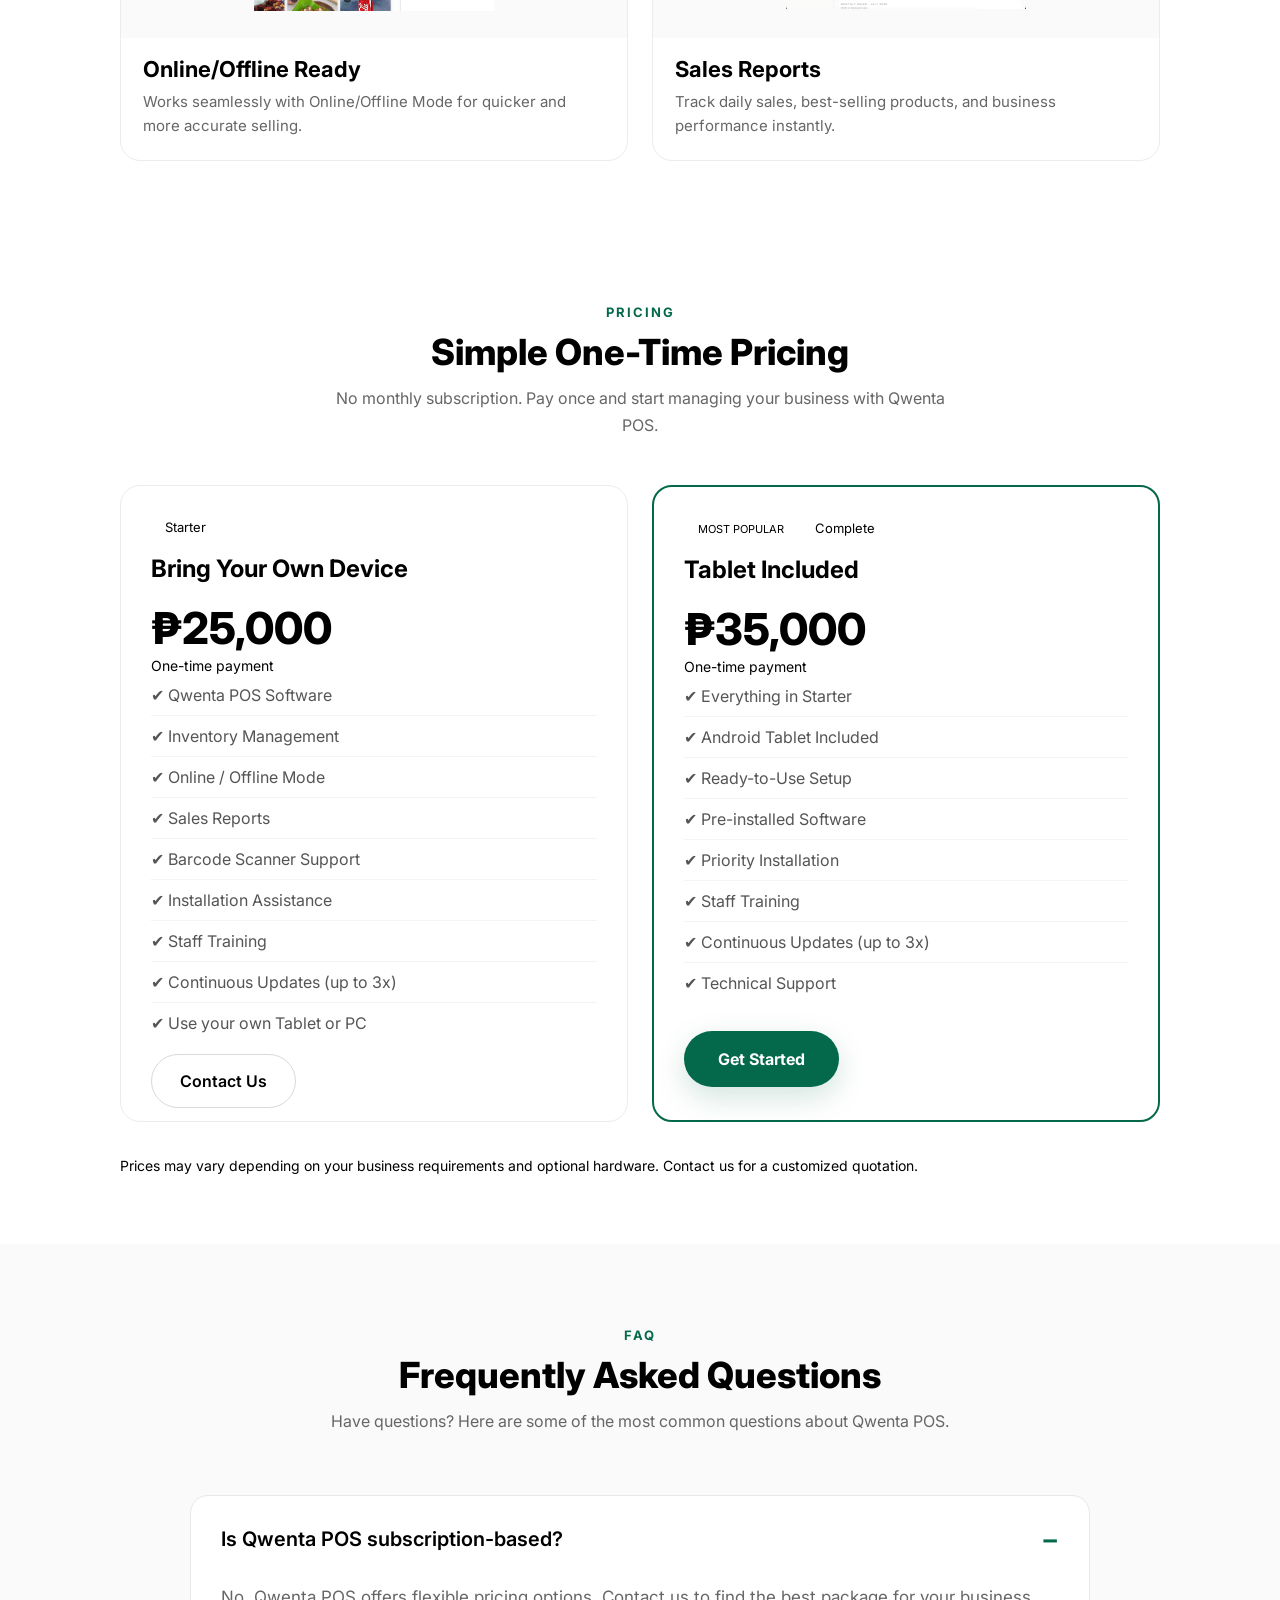
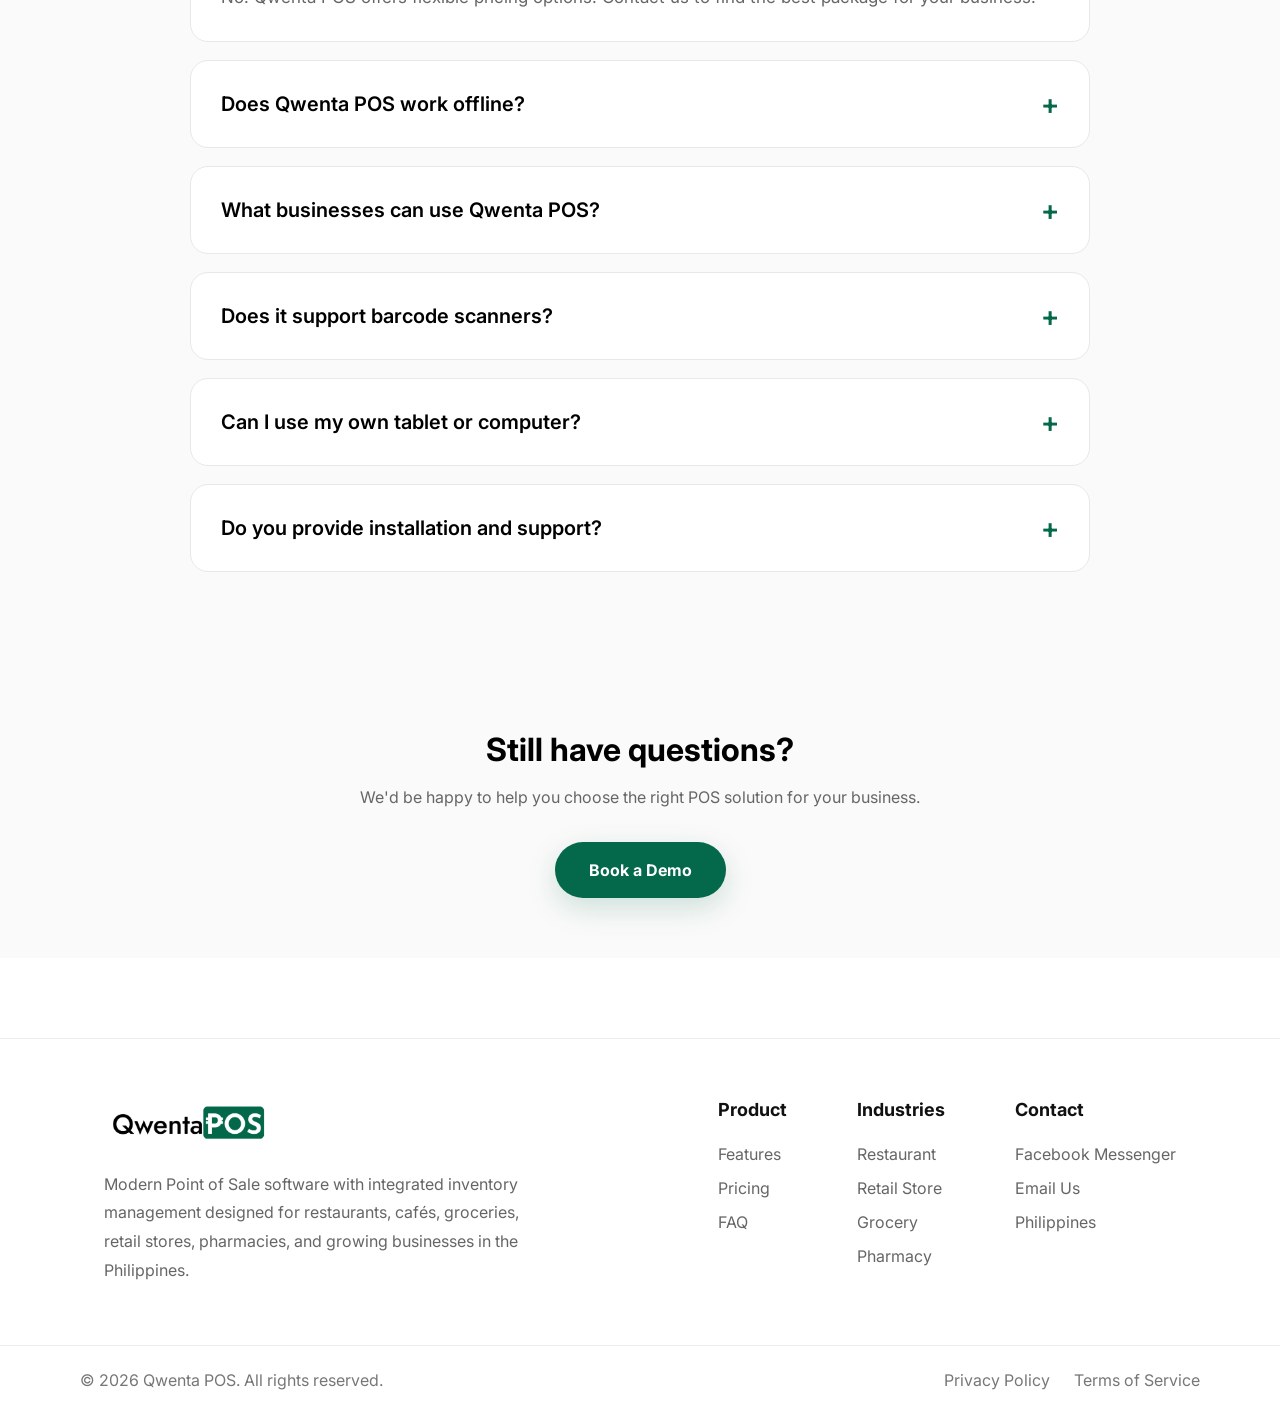
==== commit f1fa4cdd: "Updates" ====
--- a/index.html
+++ b/index.html
@@ -28,15 +28,15 @@
 
     <meta property="og:type" content="website">
     <meta property="og:title" content="Qwenta POS">
-    <meta property="og:description" content="Modern Point of Sale Software for Philippine Businesses.">
-
-    <meta property="og:image" content="https://yourdomain.com/images/hero.png">
-    <meta property="og:url" content="https://yourdomain.com">
+    <meta property="og:description" content="Modern and Fast Point-of-Sale Software for Philippine Businesses.">
+
+    <meta property="og:image" content="https://rjaygonato.github.io/qwenta-website/images/hero_section.png">
+    <meta property="og:url" content="https://rjaygonato.github.io/qwenta-website/">
     <meta property="og:site_name" content="Qwenta POS">
     <meta name="twitter:card" content="summary_large_image">
     <meta name="twitter:title" content="Qwenta POS">
-    <meta name="twitter:description" content="Modern POS Software for Philippine Businesses.">
-    <meta name="twitter:image" content="https://yourdomain.com/images/hero.png">
+    <meta name="twitter:description" content="Modern and Fast Point-of-Sale Software for Philippine Businesses.">
+    <meta name="twitter:image" content="https://rjaygonato.github.io/qwenta-website/images/hero_section.png">
 
     <script type="application/ld+json">
     {
@@ -121,7 +121,7 @@
                 <div>✓ Fast Checkout</div>
                 <div>✓ Tablet Ready</div>
                 <div>✓ Online/Offline Mode</div>
-                <div>✓ Continuous Updates</div>
+                <div>✓ Continuous Updates (up to 3x)</div>
             </div>
 
         </div>
@@ -292,7 +292,7 @@
                         <li>✔ Barcode Scanner Support</li>
                         <li>✔ Installation Assistance</li>
                         <li>✔ Staff Training</li>
-                        <li>✔ Continuous Updates</li>
+                        <li>✔ Continuous Updates (up to 3x)</li>
                         <li>✔ Use your own Tablet or PC</li>
 
                     </ul>
@@ -333,7 +333,7 @@
                         <li>✔ Pre-installed Software</li>
                         <li>✔ Priority Installation</li>
                         <li>✔ Staff Training</li>
-                        <li>✔ Continuous Updates</li>
+                        <li>✔ Continuous Updates (up to 3x)</li>
                         <li>✔ Technical Support</li>
 
                     </ul>
